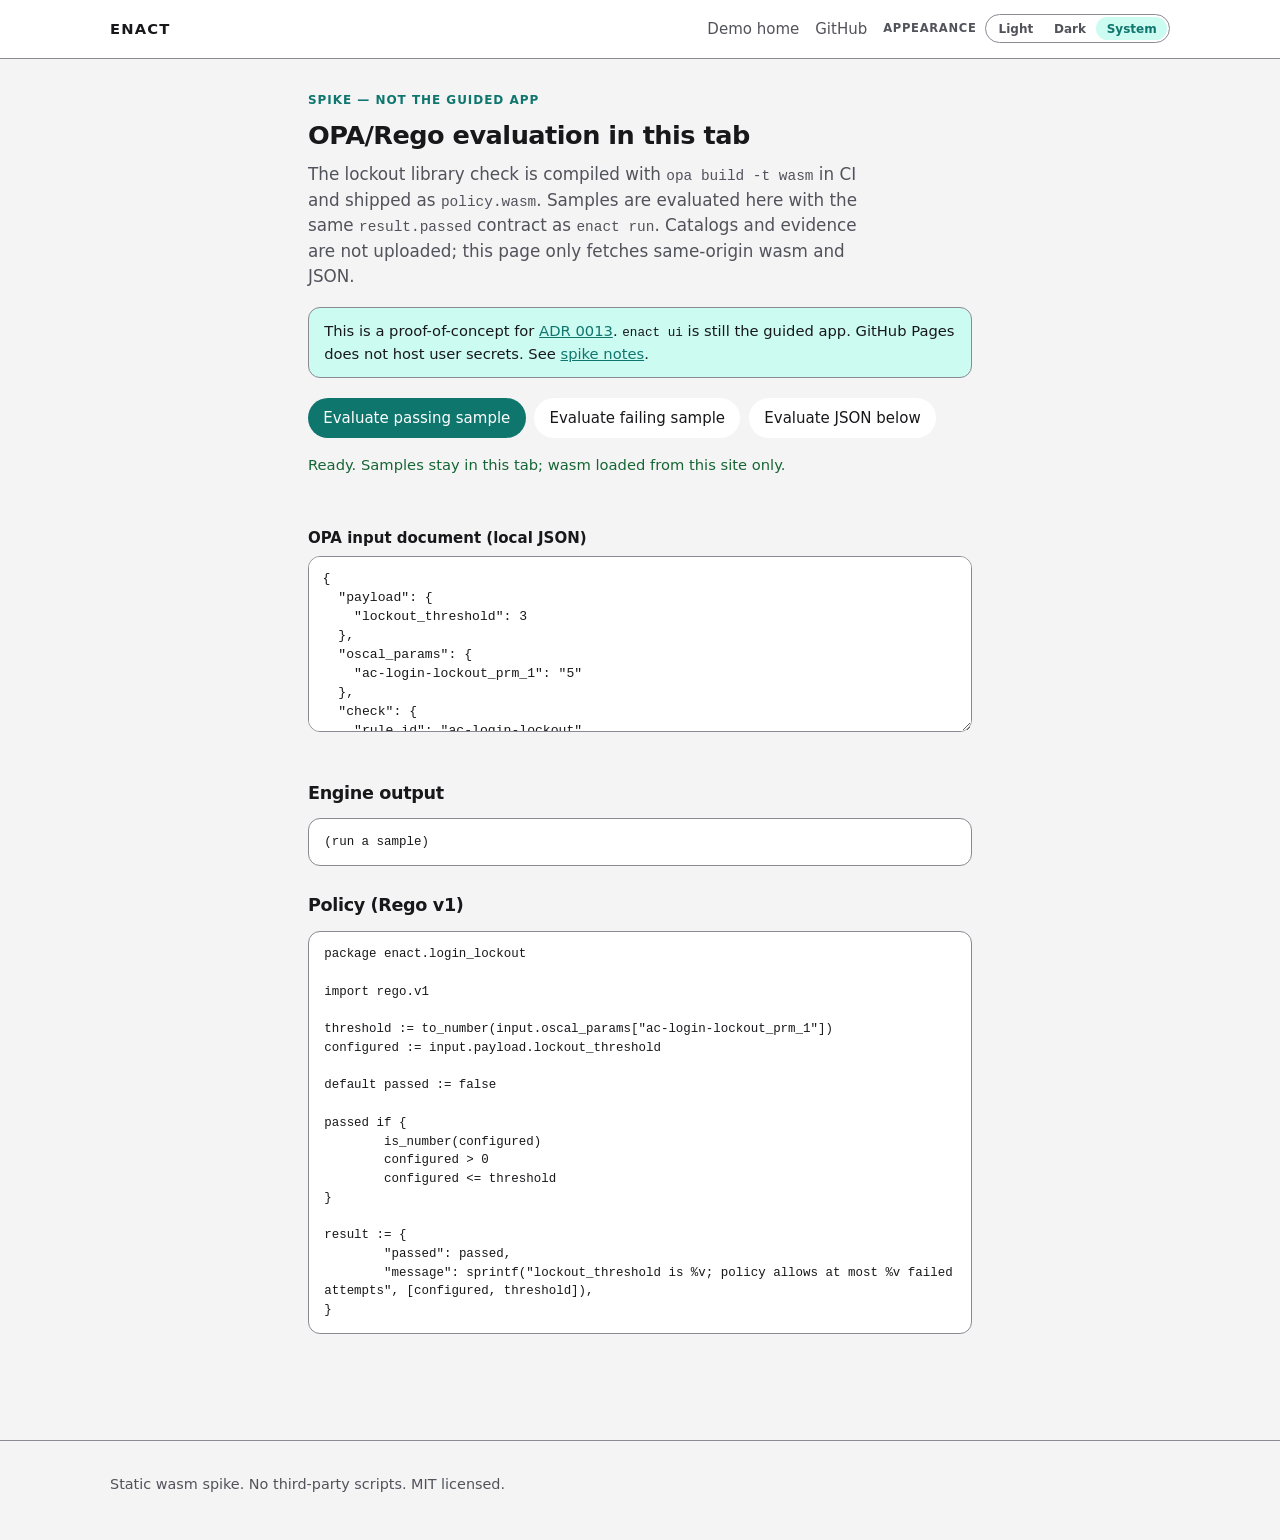
==== site/browser-spike/index.html @ 36081346 "Add ADR 0013 and a browser OPA WASM spike for the guided app. Record the decision to pursue a fully " ====
<!DOCTYPE html>
<html lang="en">
<head>
  <meta charset="utf-8">
  <meta name="viewport" content="width=device-width, initial-scale=1">
  <title>Enact — browser OPA spike</title>
  <meta name="description" content="Static proof that Enact can evaluate a vendored Rego policy in the browser with OPA WASM. Not the guided app. No uploads.">
  <meta http-equiv="Content-Security-Policy" content="default-src 'none'; img-src 'self' data:; style-src 'self'; script-src 'self' 'sha256-EsFVG4LqCF4Icn/J3ZeeTKA3tLbNxDeUgzCMl8eWYDk=' 'wasm-unsafe-eval'; connect-src 'self'; font-src 'none'; base-uri 'none'; form-action 'none'; object-src 'none'">
  <script>(function(){var k="enact-theme",m="system";try{var s=localStorage.getItem(k);if(s==="light"||s==="dark"||s==="system")m=s;}catch(e){}var d=window.matchMedia&&window.matchMedia("(prefers-color-scheme: dark)").matches;var t=m==="dark"||(m!=="light"&&d)?"dark":"light";var r=document.documentElement;r.setAttribute("data-theme",t);r.setAttribute("data-theme-mode",m);r.style.colorScheme=t;})();</script>
  <link rel="stylesheet" href="../theme.css">
  <link rel="stylesheet" href="../styles.css">
  <link rel="stylesheet" href="spike.css">
</head>
<body>
  <a class="skip" href="#main">Skip to content</a>
  <header class="top">
    <div class="wrap top__row">
      <p class="brand">Enact</p>
      <nav class="top__links" aria-label="Project">
        <a href="../index.html">Demo home</a>
        <a href="https://github.com/code1sentinel/enact">GitHub</a>
        <div class="theme-toggle">
          <p class="theme-toggle__label" id="theme-toggle-label">Appearance</p>
          <div class="theme-toggle__group" role="radiogroup" aria-labelledby="theme-toggle-label">
            <button type="button" role="radio" aria-checked="false" data-theme-choice="light">Light</button>
            <button type="button" role="radio" aria-checked="false" data-theme-choice="dark">Dark</button>
            <button type="button" role="radio" aria-checked="true" data-theme-choice="system">System</button>
          </div>
        </div>
      </nav>
    </div>
  </header>
  <main id="main" class="spike">
    <p class="kicker">Spike — not the guided app</p>
    <h1>OPA/Rego evaluation in this tab</h1>
    <p class="lede">
      The lockout library check is compiled with <code>opa build -t wasm</code> in CI
      and shipped as <code>policy.wasm</code>. Samples are evaluated here with the same
      <code>result.passed</code> contract as <code>enact run</code>. Catalogs and evidence
      are not uploaded; this page only fetches same-origin wasm and JSON.
    </p>
    <p class="banner">
      This is a proof-of-concept for <a href="https://github.com/code1sentinel/enact/blob/main/docs/adr/0013-browser-only-guided-app.md">ADR 0013</a>.
      <code>enact ui</code> is still the guided app. GitHub Pages does not host user secrets.
      See <a href="https://github.com/code1sentinel/enact/blob/main/docs/spikes/browser-opa.md">spike notes</a>.
    </p>
    <div class="actions">
      <button type="button" class="btn" id="run-pass">Evaluate passing sample</button>
      <button type="button" class="btn btn--ghost" id="run-fail">Evaluate failing sample</button>
      <button type="button" class="btn btn--ghost" id="run-custom">Evaluate JSON below</button>
    </div>
    <p class="status" id="status" role="status">Loading…</p>
    <p class="verdict" id="verdict" hidden></p>
    <p id="message"></p>
    <label for="input-json">OPA input document (local JSON)</label>
    <textarea id="input-json" spellcheck="false">{
  "payload": {
    "lockout_threshold": 3
  },
  "oscal_params": {
    "ac-login-lockout_prm_1": "5"
  },
  "check": {
    "rule_id": "ac-login-lockout"
  }
}</textarea>
    <h2>Engine output</h2>
    <pre id="raw">(run a sample)</pre>
    <h2>Policy (Rego v1)</h2>
    <pre id="policy-src">package enact.login_lockout

import rego.v1

threshold := to_number(input.oscal_params["ac-login-lockout_prm_1"])
configured := input.payload.lockout_threshold

default passed := false

passed if {
	is_number(configured)
	configured &gt; 0
	configured &lt;= threshold
}

result := {
	"passed": passed,
	"message": sprintf("lockout_threshold is %v; policy allows at most %v failed attempts", [configured, threshold]),
}</pre>
  </main>
  <footer class="site-footer">
    <div class="wrap">
      <p>Static wasm spike. No third-party scripts. MIT licensed.</p>
    </div>
  </footer>
  <script src="../theme.js"></script>
  <script src="opa-eval.js"></script>
  <script src="spike.js"></script>
</body>
</html>
---- site/theme.css ----
:root {
  --radius: 12px;
  --max: 1100px;
  --font: ui-sans-serif, system-ui, -apple-system, "Segoe UI", Roboto, Helvetica, Arial, sans-serif;
  --mono: ui-monospace, SFMono-Regular, Menlo, Consolas, monospace;
}
:root,
[data-theme="light"] {
  color-scheme: light;
  --radius: 12px;
  --max: 1100px;
  --font: ui-sans-serif, system-ui, -apple-system, "Segoe UI", Roboto, Helvetica, Arial, sans-serif;
  --mono: ui-monospace, SFMono-Regular, Menlo, Consolas, monospace;
  --bg: #f4f4f5;
  --card: #ffffff;
  --ink: #18181b;
  --muted: #52525b;
  --line: #8a8a93;
  --accent: #0f766e;
  --accent-fill: #0f766e;
  --accent-fill-hover: #115e59;
  --accent-hover: #115e59;
  --accent-soft: #ccfbf1;
  --on-accent: #ffffff;
  --pass: #166534;
  --pass-bg: #dcfce7;
  --fail: #9f1239;
  --fail-bg: #ffe4e6;
  --wait: #854d0e;
  --wait-bg: #fef3c7;
  --hybrid: #3730a3;
  --hybrid-bg: #e0e7ff;
  --draft: #1e3a8a;
  --draft-bg: #dbeafe;
  --ghost: #fafafa;
  --ghost-hover: #f4f4f5;
  --table-head: #f4f4f5;
  --zebra: #fafafa;
  --track: #8a8a93;
  --code-bg: #111113;
  --code-ink: #e4e4e7;
  --terminal: #111113;
  --focus: #0f766e;
  --shadow: rgba(24, 24, 27, 0.16);
}
[data-theme="dark"] {
  color-scheme: dark;
  --radius: 12px;
  --max: 1100px;
  --font: ui-sans-serif, system-ui, -apple-system, "Segoe UI", Roboto, Helvetica, Arial, sans-serif;
  --mono: ui-monospace, SFMono-Regular, Menlo, Consolas, monospace;
  --bg: #0b0b0d;
  --card: #161618;
  --ink: #f4f4f5;
  --muted: #a1a1aa;
  --line: #6b6b73;
  --accent: #2dd4bf;
  --accent-fill: #2dd4bf;
  --accent-fill-hover: #5eead4;
  --accent-hover: #5eead4;
  --accent-soft: #134e4a;
  --on-accent: #042f2e;
  --pass: #86efac;
  --pass-bg: #14532d;
  --fail: #fda4af;
  --fail-bg: #4c0519;
  --wait: #fde68a;
  --wait-bg: #422006;
  --hybrid: #c7d2fe;
  --hybrid-bg: #1e1b4b;
  --draft: #bfdbfe;
  --draft-bg: #1e3a8a;
  --ghost: #1c1c1f;
  --ghost-hover: #27272a;
  --table-head: #111113;
  --zebra: #1c1c1f;
  --track: #6b6b73;
  --code-bg: #111113;
  --code-ink: #e4e4e7;
  --terminal: #050506;
  --focus: #2dd4bf;
  --shadow: rgba(0, 0, 0, 0.45);
}
@media (prefers-color-scheme: dark) {
  :root:not([data-theme]) {
  color-scheme: dark;
  --radius: 12px;
  --max: 1100px;
  --font: ui-sans-serif, system-ui, -apple-system, "Segoe UI", Roboto, Helvetica, Arial, sans-serif;
  --mono: ui-monospace, SFMono-Regular, Menlo, Consolas, monospace;
  --bg: #0b0b0d;
  --card: #161618;
  --ink: #f4f4f5;
  --muted: #a1a1aa;
  --line: #6b6b73;
  --accent: #2dd4bf;
  --accent-fill: #2dd4bf;
  --accent-fill-hover: #5eead4;
  --accent-hover: #5eead4;
  --accent-soft: #134e4a;
  --on-accent: #042f2e;
  --pass: #86efac;
  --pass-bg: #14532d;
  --fail: #fda4af;
  --fail-bg: #4c0519;
  --wait: #fde68a;
  --wait-bg: #422006;
  --hybrid: #c7d2fe;
  --hybrid-bg: #1e1b4b;
  --draft: #bfdbfe;
  --draft-bg: #1e3a8a;
  --ghost: #1c1c1f;
  --ghost-hover: #27272a;
  --table-head: #111113;
  --zebra: #1c1c1f;
  --track: #6b6b73;
  --code-bg: #111113;
  --code-ink: #e4e4e7;
  --terminal: #050506;
  --focus: #2dd4bf;
  --shadow: rgba(0, 0, 0, 0.45);
  }
}

.theme-toggle {
  display: inline-flex;
  align-items: center;
  gap: .55rem;
  flex-wrap: wrap;
}
.theme-toggle__label {
  margin: 0;
  font-size: .72rem;
  font-weight: 650;
  letter-spacing: .06em;
  text-transform: uppercase;
  color: var(--muted);
}
.theme-toggle__group {
  display: inline-flex;
  border: 1px solid var(--line);
  border-radius: 999px;
  background: var(--card);
  padding: .12rem;
}
.theme-toggle__group button {
  appearance: none;
  border: 0;
  background: transparent;
  color: var(--muted);
  font: 650 12px var(--font);
  padding: .28rem .65rem;
  border-radius: 999px;
  cursor: pointer;
}
.theme-toggle__group button[aria-checked="true"] {
  background: var(--accent-soft);
  color: var(--accent);
}
.theme-toggle__group button:focus-visible {
  outline: 2px solid var(--focus);
  outline-offset: 2px;
}
---- site/styles.css ----
* { box-sizing: border-box; }
html { -webkit-text-size-adjust: 100%; }
body {
  margin: 0;
  min-height: 100vh;
  font: 15px/1.5 var(--font);
  background: var(--bg);
  color: var(--ink);
}
a { color: var(--accent); }
a:hover { color: var(--accent-hover); }
:focus-visible { outline: 2px solid var(--focus); outline-offset: 2px; }

.skip {
  position: absolute;
  left: -9999px;
  top: 8px;
  background: var(--ink);
  color: var(--bg);
  padding: 0.4rem 0.7rem;
  border-radius: 6px;
  z-index: 10;
}
.skip:focus { left: 8px; }
.visually-hidden {
  position: absolute;
  width: 1px;
  height: 1px;
  padding: 0;
  margin: -1px;
  overflow: hidden;
  clip: rect(0, 0, 0, 0);
  border: 0;
}

.wrap {
  max-width: var(--max);
  margin: 0 auto;
  padding: 0 1.25rem;
}

.top {
  border-bottom: 1px solid var(--line);
  background: var(--card);
}
.top__row {
  display: flex;
  align-items: center;
  justify-content: space-between;
  gap: 1rem;
  padding: 0.9rem 1.25rem;
}
.brand {
  margin: 0;
  font-size: 0.92rem;
  font-weight: 750;
  letter-spacing: 0.08em;
  text-transform: uppercase;
}
.top__links { display: flex; flex-wrap: wrap; align-items: center; gap: 1rem; }
.top__links a { color: var(--muted); text-decoration: none; }
.top__links a:hover { color: var(--ink); }

.hero {
  display: grid;
  grid-template-columns: minmax(0, 1fr) minmax(0, 1fr);
  gap: 2rem;
  align-items: center;
  padding: 3rem 1.25rem 1.5rem;
}
.kicker {
  margin: 0 0 0.45rem;
  font-size: 0.75rem;
  font-weight: 650;
  letter-spacing: 0.08em;
  text-transform: uppercase;
  color: var(--accent);
}
.hero h1 {
  margin: 0 0 0.7rem;
  font-size: clamp(2rem, 4vw, 2.7rem);
  line-height: 1.12;
  letter-spacing: -0.03em;
}
.lede {
  margin: 0 0 1.2rem;
  color: var(--muted);
  font-size: 1.05rem;
  max-width: 36rem;
}
.hero__actions { display: flex; flex-wrap: wrap; gap: 0.6rem; }
.btn {
  display: inline-flex;
  align-items: center;
  padding: 0.55rem 0.95rem;
  border-radius: 999px;
  background: var(--accent-fill);
  color: var(--on-accent);
  text-decoration: none;
  font-weight: 650;
}
.btn:hover { color: var(--on-accent); background: var(--accent-fill-hover); }
.btn--ghost {
  background: var(--card);
  color: var(--ink);
  border: 1px solid var(--line);
}
.btn--ghost:hover { color: var(--ink); background: var(--ghost-hover); }

.terminal {
  margin: 0;
  background: var(--terminal);
  color: #e4e4e7;
  border-radius: 14px;
  overflow: hidden;
  box-shadow: 0 18px 40px rgba(24, 24, 27, 0.16);
}
.terminal__bar {
  display: flex;
  align-items: center;
  gap: 0.4rem;
  padding: 0.7rem 0.85rem;
  background: #18181b;
}
.terminal__bar .dot {
  width: 0.65rem;
  height: 0.65rem;
  border-radius: 999px;
  background: #3f3f46;
}
.terminal__bar .dot:nth-child(1) { background: #fca5a5; }
.terminal__bar .dot:nth-child(2) { background: #fde68a; }
.terminal__bar .dot:nth-child(3) { background: #86efac; }
.terminal__title {
  margin-left: 0.4rem;
  color: #a1a1aa;
  font: 0.75rem var(--mono);
}
.terminal pre {
  margin: 0;
  padding: 1rem 1.1rem 1.15rem;
  overflow-x: auto;
  font: 0.78rem/1.55 var(--mono);
}
.terminal .cmt { color: #71717a; }
.terminal .cmd { color: #5eead4; }
.terminal .ok { color: #86efac; }

.strip {
  list-style: none;
  margin: 1.5rem 0 0;
  padding: 0;
  display: grid;
  grid-template-columns: repeat(3, minmax(0, 1fr));
  gap: 0.85rem;
}
.strip li {
  background: var(--card);
  border: 1px solid var(--line);
  border-radius: var(--radius);
  padding: 1rem 1.05rem 1.1rem;
}
.strip .num {
  display: block;
  color: var(--accent);
  font: 650 0.75rem var(--mono);
  letter-spacing: 0.04em;
  margin-bottom: 0.4rem;
}
.strip b { display: block; margin-bottom: 0.25rem; }
.strip p { margin: 0; color: var(--muted); }

.guided, .demo, .install { padding: 2.4rem 1.25rem 0; }
.guided__shot {
  margin: 0;
  background: var(--card);
  border: 1px solid var(--line);
  border-radius: var(--radius);
  overflow: hidden;
}
.guided__shot img {
  display: block;
  width: 100%;
  height: auto;
  background: var(--bg);
}
.guided__shot figcaption {
  padding: 0.85rem 1.1rem 1rem;
  color: var(--muted);
  font-size: 0.92rem;
}
h2 { margin: 0 0 0.5rem; font-size: 1.35rem; letter-spacing: -0.02em; }
.note { color: var(--muted); margin: 0 0 1.1rem; }
.runs {
  display: grid;
  grid-template-columns: 1fr 1fr;
  gap: 0.85rem;
}
.card {
  background: var(--card);
  border: 1px solid var(--line);
  border-radius: var(--radius);
  padding: 1.1rem 1.15rem 1.2rem;
}
.card-top {
  display: flex;
  align-items: center;
  justify-content: space-between;
  gap: 0.6rem;
  margin-bottom: 0.45rem;
}
.card h3 { margin: 0; font-size: 1.05rem; }
.card p { margin: 0 0 0.65rem; color: var(--muted); }
.card .meta { color: var(--ink); font-size: 0.9rem; }
.pill {
  display: inline-flex;
  padding: 0.15rem 0.55rem;
  border-radius: 999px;
  font-size: 0.75rem;
  font-weight: 650;
}
.pill.pass { background: var(--pass-bg); color: var(--pass); }
.pill.fail { background: var(--fail-bg); color: var(--fail); }
.links { list-style: none; margin: 0.2rem 0 0; padding: 0; }
.links li { margin: 0.3rem 0; }
.links a { text-decoration: none; border-bottom: 1px solid var(--line); }
.links a:hover { border-color: var(--accent); }
code { font-family: var(--mono); font-size: 0.86em; }

.install pre {
  background: var(--card);
  border: 1px solid var(--line);
  border-radius: var(--radius);
  padding: 1rem 1.1rem;
  overflow-x: auto;
  font: 0.82rem/1.5 var(--mono);
  margin: 0 0 1rem;
}

.site-footer {
  margin-top: 2.8rem;
  padding: 1.2rem 0 2rem;
  color: var(--muted);
  font-size: 0.9rem;
  border-top: 1px solid var(--line);
}
.site-footer a { color: var(--muted); }

@media (max-width: 860px) {
  .hero, .strip, .runs { grid-template-columns: 1fr; }
  .hero { padding-top: 2rem; }
}
---- site/browser-spike/spike.css ----
.spike {
  max-width: 44rem;
  margin: 0 auto;
  padding: 2rem 1.25rem 3rem;
}
.spike h1 {
  margin: 0 0 0.5rem;
  font-size: 1.6rem;
  letter-spacing: -0.02em;
}
.spike .lede {
  color: var(--muted);
  margin: 0 0 1.1rem;
}
.spike .banner {
  border: 1px solid var(--line);
  background: var(--accent-soft);
  color: var(--ink);
  border-radius: var(--radius);
  padding: 0.75rem 0.95rem;
  margin: 0 0 1.25rem;
  font-size: 0.92rem;
}
.spike .actions {
  display: flex;
  flex-wrap: wrap;
  gap: 0.55rem;
  margin: 0 0 1rem;
}
.spike button.btn {
  appearance: none;
  border: 0;
  cursor: pointer;
  font: inherit;
}
.spike label {
  display: block;
  font-weight: 650;
  margin: 0 0 0.35rem;
}
.spike textarea {
  width: 100%;
  min-height: 11rem;
  font: 0.82rem/1.45 var(--mono);
  background: var(--card);
  color: var(--ink);
  border: 1px solid var(--line);
  border-radius: var(--radius);
  padding: 0.75rem 0.85rem;
  margin: 0 0 1rem;
}
.spike .status {
  margin: 0 0 0.85rem;
  color: var(--muted);
  font-size: 0.92rem;
}
.spike .status[data-kind="ok"] { color: var(--pass); }
.spike .status[data-kind="error"] { color: var(--fail); }
.spike .verdict {
  display: inline-flex;
  padding: 0.2rem 0.65rem;
  border-radius: 999px;
  font-size: 0.8rem;
  font-weight: 700;
  margin: 0 0 0.55rem;
}
.spike .verdict[data-kind="pass"] { background: var(--pass-bg); color: var(--pass); }
.spike .verdict[data-kind="fail"] { background: var(--fail-bg); color: var(--fail); }
.spike .verdict[data-kind="error"] { background: var(--wait-bg); color: var(--wait); }
.spike pre {
  background: var(--card);
  border: 1px solid var(--line);
  border-radius: var(--radius);
  padding: 0.85rem 0.95rem;
  overflow-x: auto;
  font: 0.78rem/1.5 var(--mono);
  white-space: pre-wrap;
}
.spike h2 {
  margin: 1.6rem 0 0.45rem;
  font-size: 1.1rem;
}
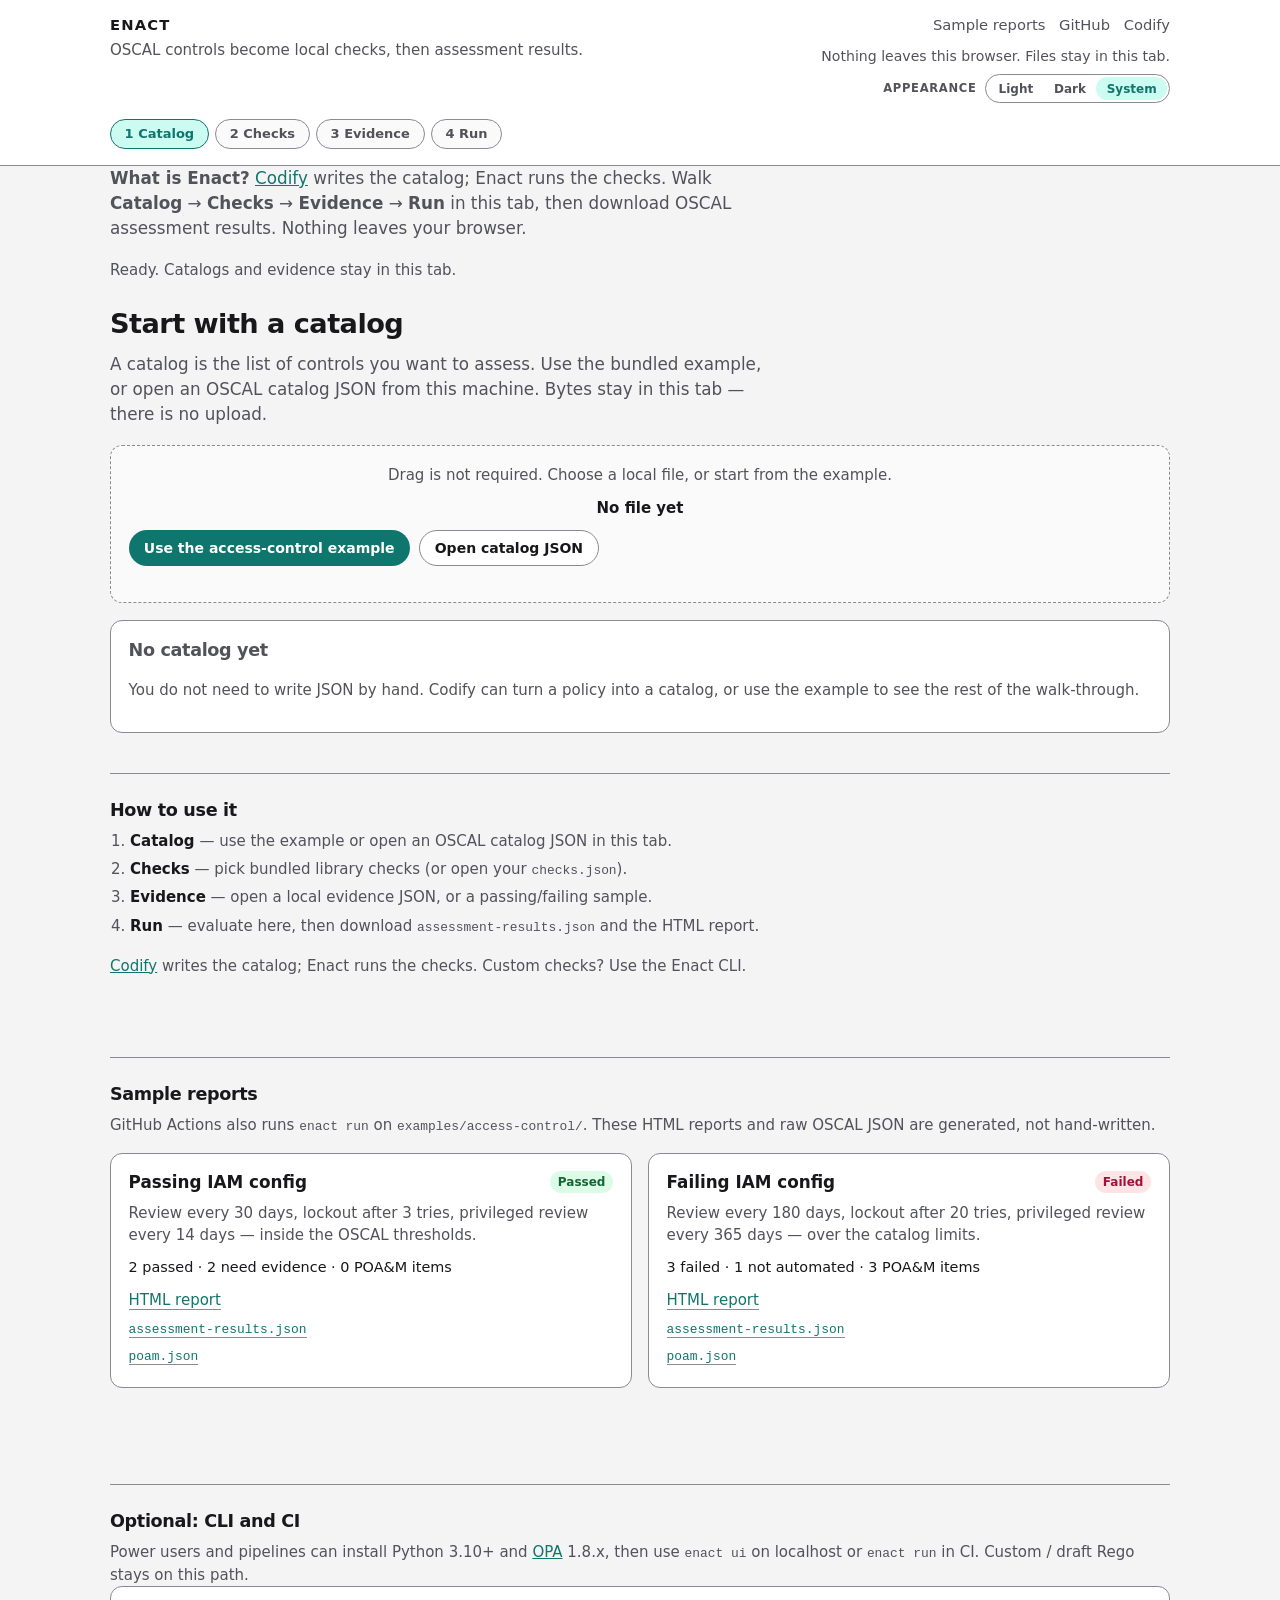
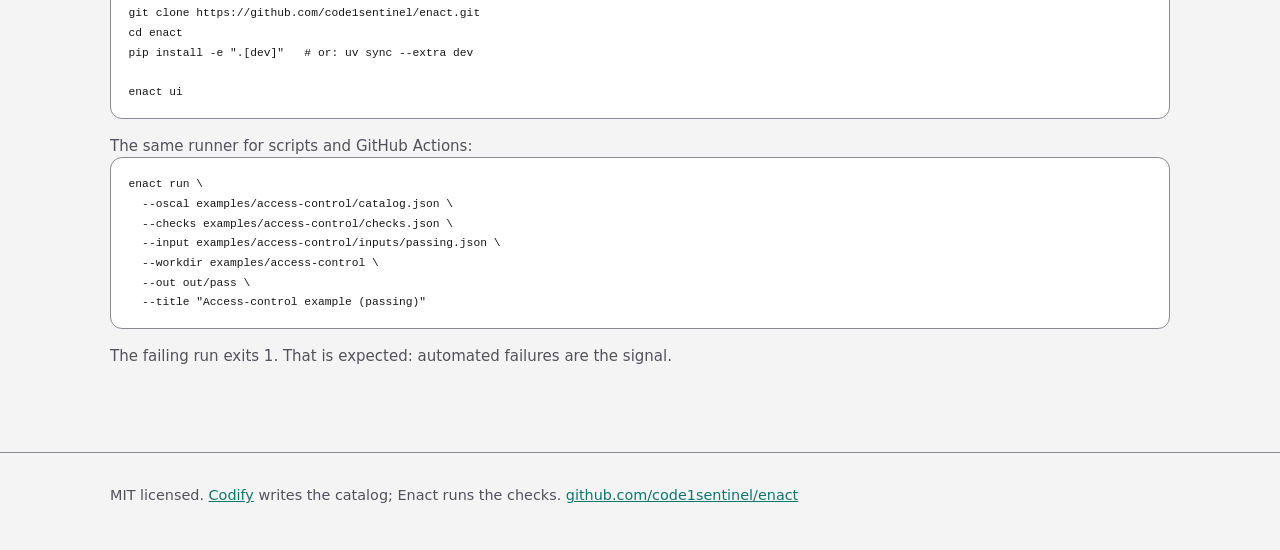
==== commit a98163d0: "Make the in-browser OPA WASM app the primary Enact path. Pages now opens Catalog → Checks → Evidence" ====
--- a/site/browser-spike/index.html
+++ b/site/browser-spike/index.html
@@ -2,98 +2,12 @@
 <html lang="en">
 <head>
   <meta charset="utf-8">
-  <meta name="viewport" content="width=device-width, initial-scale=1">
-  <title>Enact — browser OPA spike</title>
-  <meta name="description" content="Static proof that Enact can evaluate a vendored Rego policy in the browser with OPA WASM. Not the guided app. No uploads.">
-  <meta http-equiv="Content-Security-Policy" content="default-src 'none'; img-src 'self' data:; style-src 'self'; script-src 'self' 'sha256-EsFVG4LqCF4Icn/J3ZeeTKA3tLbNxDeUgzCMl8eWYDk=' 'wasm-unsafe-eval'; connect-src 'self'; font-src 'none'; base-uri 'none'; form-action 'none'; object-src 'none'">
-  <script>(function(){var k="enact-theme",m="system";try{var s=localStorage.getItem(k);if(s==="light"||s==="dark"||s==="system")m=s;}catch(e){}var d=window.matchMedia&&window.matchMedia("(prefers-color-scheme: dark)").matches;var t=m==="dark"||(m!=="light"&&d)?"dark":"light";var r=document.documentElement;r.setAttribute("data-theme",t);r.setAttribute("data-theme-mode",m);r.style.colorScheme=t;})();</script>
-  <link rel="stylesheet" href="../theme.css">
-  <link rel="stylesheet" href="../styles.css">
-  <link rel="stylesheet" href="spike.css">
+  <meta http-equiv="refresh" content="0; url=../index.html">
+  <title>Enact</title>
+  <link rel="canonical" href="../index.html">
+  <script>location.replace("../index.html");</script>
 </head>
 <body>
-  <a class="skip" href="#main">Skip to content</a>
-  <header class="top">
-    <div class="wrap top__row">
-      <p class="brand">Enact</p>
-      <nav class="top__links" aria-label="Project">
-        <a href="../index.html">Demo home</a>
-        <a href="https://github.com/code1sentinel/enact">GitHub</a>
-        <div class="theme-toggle">
-          <p class="theme-toggle__label" id="theme-toggle-label">Appearance</p>
-          <div class="theme-toggle__group" role="radiogroup" aria-labelledby="theme-toggle-label">
-            <button type="button" role="radio" aria-checked="false" data-theme-choice="light">Light</button>
-            <button type="button" role="radio" aria-checked="false" data-theme-choice="dark">Dark</button>
-            <button type="button" role="radio" aria-checked="true" data-theme-choice="system">System</button>
-          </div>
-        </div>
-      </nav>
-    </div>
-  </header>
-  <main id="main" class="spike">
-    <p class="kicker">Spike — not the guided app</p>
-    <h1>OPA/Rego evaluation in this tab</h1>
-    <p class="lede">
-      The lockout library check is compiled with <code>opa build -t wasm</code> in CI
-      and shipped as <code>policy.wasm</code>. Samples are evaluated here with the same
-      <code>result.passed</code> contract as <code>enact run</code>. Catalogs and evidence
-      are not uploaded; this page only fetches same-origin wasm and JSON.
-    </p>
-    <p class="banner">
-      This is a proof-of-concept for <a href="https://github.com/code1sentinel/enact/blob/main/docs/adr/0013-browser-only-guided-app.md">ADR 0013</a>.
-      <code>enact ui</code> is still the guided app. GitHub Pages does not host user secrets.
-      See <a href="https://github.com/code1sentinel/enact/blob/main/docs/spikes/browser-opa.md">spike notes</a>.
-    </p>
-    <div class="actions">
-      <button type="button" class="btn" id="run-pass">Evaluate passing sample</button>
-      <button type="button" class="btn btn--ghost" id="run-fail">Evaluate failing sample</button>
-      <button type="button" class="btn btn--ghost" id="run-custom">Evaluate JSON below</button>
-    </div>
-    <p class="status" id="status" role="status">Loading…</p>
-    <p class="verdict" id="verdict" hidden></p>
-    <p id="message"></p>
-    <label for="input-json">OPA input document (local JSON)</label>
-    <textarea id="input-json" spellcheck="false">{
-  "payload": {
-    "lockout_threshold": 3
-  },
-  "oscal_params": {
-    "ac-login-lockout_prm_1": "5"
-  },
-  "check": {
-    "rule_id": "ac-login-lockout"
-  }
-}</textarea>
-    <h2>Engine output</h2>
-    <pre id="raw">(run a sample)</pre>
-    <h2>Policy (Rego v1)</h2>
-    <pre id="policy-src">package enact.login_lockout
-
-import rego.v1
-
-threshold := to_number(input.oscal_params["ac-login-lockout_prm_1"])
-configured := input.payload.lockout_threshold
-
-default passed := false
-
-passed if {
-	is_number(configured)
-	configured &gt; 0
-	configured &lt;= threshold
-}
-
-result := {
-	"passed": passed,
-	"message": sprintf("lockout_threshold is %v; policy allows at most %v failed attempts", [configured, threshold]),
-}</pre>
-  </main>
-  <footer class="site-footer">
-    <div class="wrap">
-      <p>Static wasm spike. No third-party scripts. MIT licensed.</p>
-    </div>
-  </footer>
-  <script src="../theme.js"></script>
-  <script src="opa-eval.js"></script>
-  <script src="spike.js"></script>
+  <p>Enact is on the <a href="../index.html">home page</a>.</p>
 </body>
 </html>
